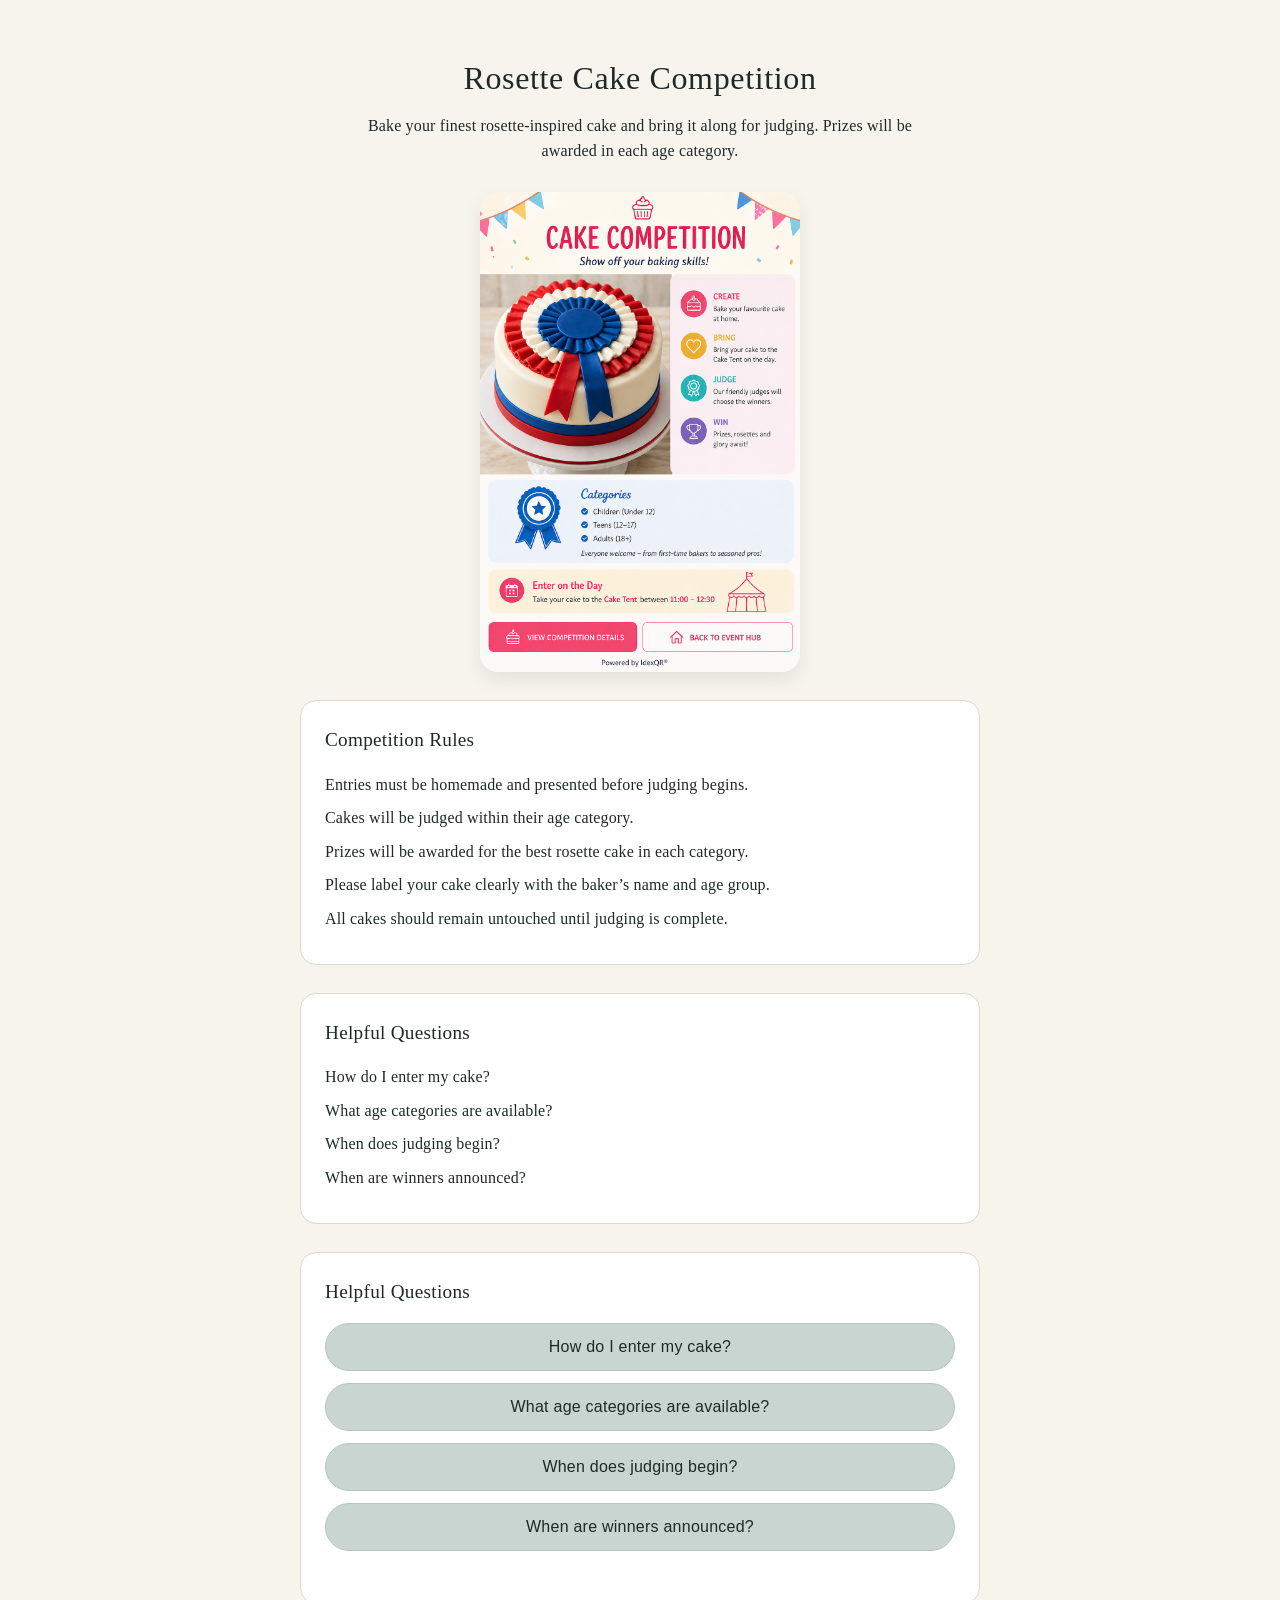
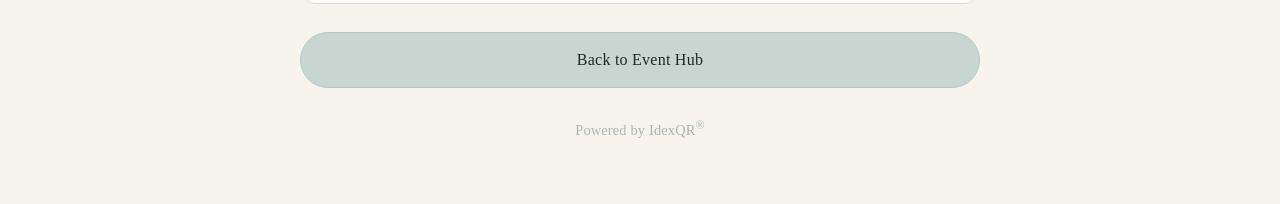
==== cake.html @ 173a070c "Add helpful questions and answers section" ====
<!doctype html>
<html lang="en-GB">
<head>
  <meta charset="utf-8" />
  <meta name="viewport" content="width=device-width, initial-scale=1" />
  <title>Rosette Cake Competition — The Matchem Village Charity Event</title>
<meta
  name="description"
  content="Enter the Rosette Cake Competition and bring your finest rosette-inspired cake for judging at today’s charity event."
/>
<link rel="stylesheet" href="style.css?v=1" />
</head>

<body>
<main class="wrap hero">

  <h1>Rosette Cake Competition</h1>

  <p class="intro">
  Bake your finest rosette-inspired cake and bring it along for judging.
  Prizes will be awarded in each age category.
</p>
  
  <img src="images/rosette-cake.png" alt="Rosette cake competition example" class="feature-image">
<p class="intro">
    
  <section class="card">
  <h2>Competition Rules</h2>

  <p>Entries must be homemade and presented before judging begins.</p>
  <p>Cakes will be judged within their age category.</p>
  <p>Prizes will be awarded for the best rosette cake in each category.</p>
  <p>Please label your cake clearly with the baker’s name and age group.</p>
  <p>All cakes should remain untouched until judging is complete.</p>
</section>

<section class="card">
  <h2>Helpful Questions</h2>

  <p>How do I enter my cake?</p>
  <p>What age categories are available?</p>
  <p>When does judging begin?</p>
  <p>When are winners announced?</p>
</section>

  <section class="card">
  <h2>Helpful Questions</h2>

  <div class="button-group">
    <button class="quiet-button" onclick="showAnswer('enterCake')">
      How do I enter my cake?
    </button>

    <button class="quiet-button" onclick="showAnswer('ageCategories')">
      What age categories are available?
    </button>

    <button class="quiet-button" onclick="showAnswer('judgingBegins')">
      When does judging begin?
    </button>

    <button class="quiet-button" onclick="showAnswer('winnersAnnounced')">
      When are winners announced?
    </button>
  </div>

  <div id="enterCake" class="discover-text" hidden>
    Bring your completed rosette cake to the Rosette Cake Tent before judging begins.
    A steward will record your name and age category before placing your entry for display.
  </div>

  <div id="ageCategories" class="discover-text" hidden>
    The competition includes Junior, Youth, and Adult categories,
    so bakers of all ages can take part.
  </div>

  <div id="judgingBegins" class="discover-text" hidden>
    Judging begins at 11:30am promptly.
    Please ensure your cake is submitted before this time.
  </div>

  <div id="winnersAnnounced" class="discover-text" hidden>
    Winners will be announced during the afternoon prize presentation at 1:30pm.
  </div>
</section>

  <div class="button-group">
    <a href="index.html" class="quiet-button">Back to Event Hub</a>
  </div>

  <p class="powered-by">
    Powered by IdexQR<sup>®</sup>
  </p>

  <script>
function showAnswer(id) {
  document.querySelectorAll('.discover-text').forEach(el => {
    el.hidden = true;
  });

  document.getElementById(id).hidden = false;
}
</script>
  
</main>
</body>
</html>
---- style.css ----
:root {
  --bg: #f7f4ee;
  --card: #ffffff;
  --ink: #1f2a28;
  --muted: #66726e;
  --line: #ddd7cc;

  --button-bg: #c9d5d0;
  --button-border: #b8c6c1;
  --button-hover: #b8c6c1;
}

* {
  box-sizing: border-box;
}

body {
  margin: 0;
  font-family: Georgia, serif;
  letter-spacing: 0.01em;
  background: var(--bg);
  color: var(--ink);
  line-height: 1.6;
}

h1 {
  font-size: 2rem;
  font-weight: normal;
  letter-spacing: 0.02em;
  margin-bottom: 8px;
}

h2 {
  font-size: 1.2rem;
  font-weight: normal;
  letter-spacing: 0.015em;
  margin-top: 0;
  margin-bottom: 16px;
}

.wrap {
  max-width: 720px;
  margin: 0 auto;
  padding: 32px 20px 48px;
}

.hero {
  text-align: center;
}

.sub {
  color: var(--muted);
  font-style: italic;
  letter-spacing: 0.015em;
  margin-top: 0;
  margin-bottom: 24px;
}

.intro {
  max-width: 560px;
  margin: 0 auto 28px;
}

.card {
  background: var(--card);
  border: 1px solid var(--line);
  border-radius: 16px;
  padding: 24px;
  margin-bottom: 28px;
  text-align: left;
}

.card p {
  margin: 8px 0;
}

.support-card {
  text-align: center;
}

.button-group {
  display: grid;
  gap: 12px;
  margin-bottom: 28px;
}

.quiet-button {
  display: inline-block;
  padding: 14px 18px;
  background: var(--button-bg);
  border: 1px solid var(--button-border);
  border-radius: 999px;
  color: var(--ink);
  text-decoration: none;
  font-size: 1rem;
  letter-spacing: 0.015em;
  transition: 0.2s ease;
}

.quiet-button:hover {
  background: var(--button-hover);
}

.back-link a {
  color: var(--muted);
  text-decoration: none;
  font-size: 0.95rem;
}

.back-link a:hover {
  text-decoration: underline;
}

.powered-by {
  margin-top: 8px;
  font-size: 0.9rem;
  color: #9aa6a2;
  opacity: 0.8;
}

.silks {
  width: 56px;
  height: auto;
  margin-top: 6px;
  margin-bottom: 8px;
  display: block;
}

.feature-image {
  width: 100%;
  max-width: 320px;
  height: auto;
  display: block;
  margin: 20px auto;
  border-radius: 18px;
  box-shadow: 0 8px 18px rgba(0,0,0,0.08);
}

.sr-only {
  position: absolute;
  width: 1px;
  height: 1px;
  padding: 0;
  margin: -1px;
  overflow: hidden;
  clip: rect(0, 0, 0, 0);
  clip-path: inset(50%);
  white-space: nowrap;
  border: 0;
}
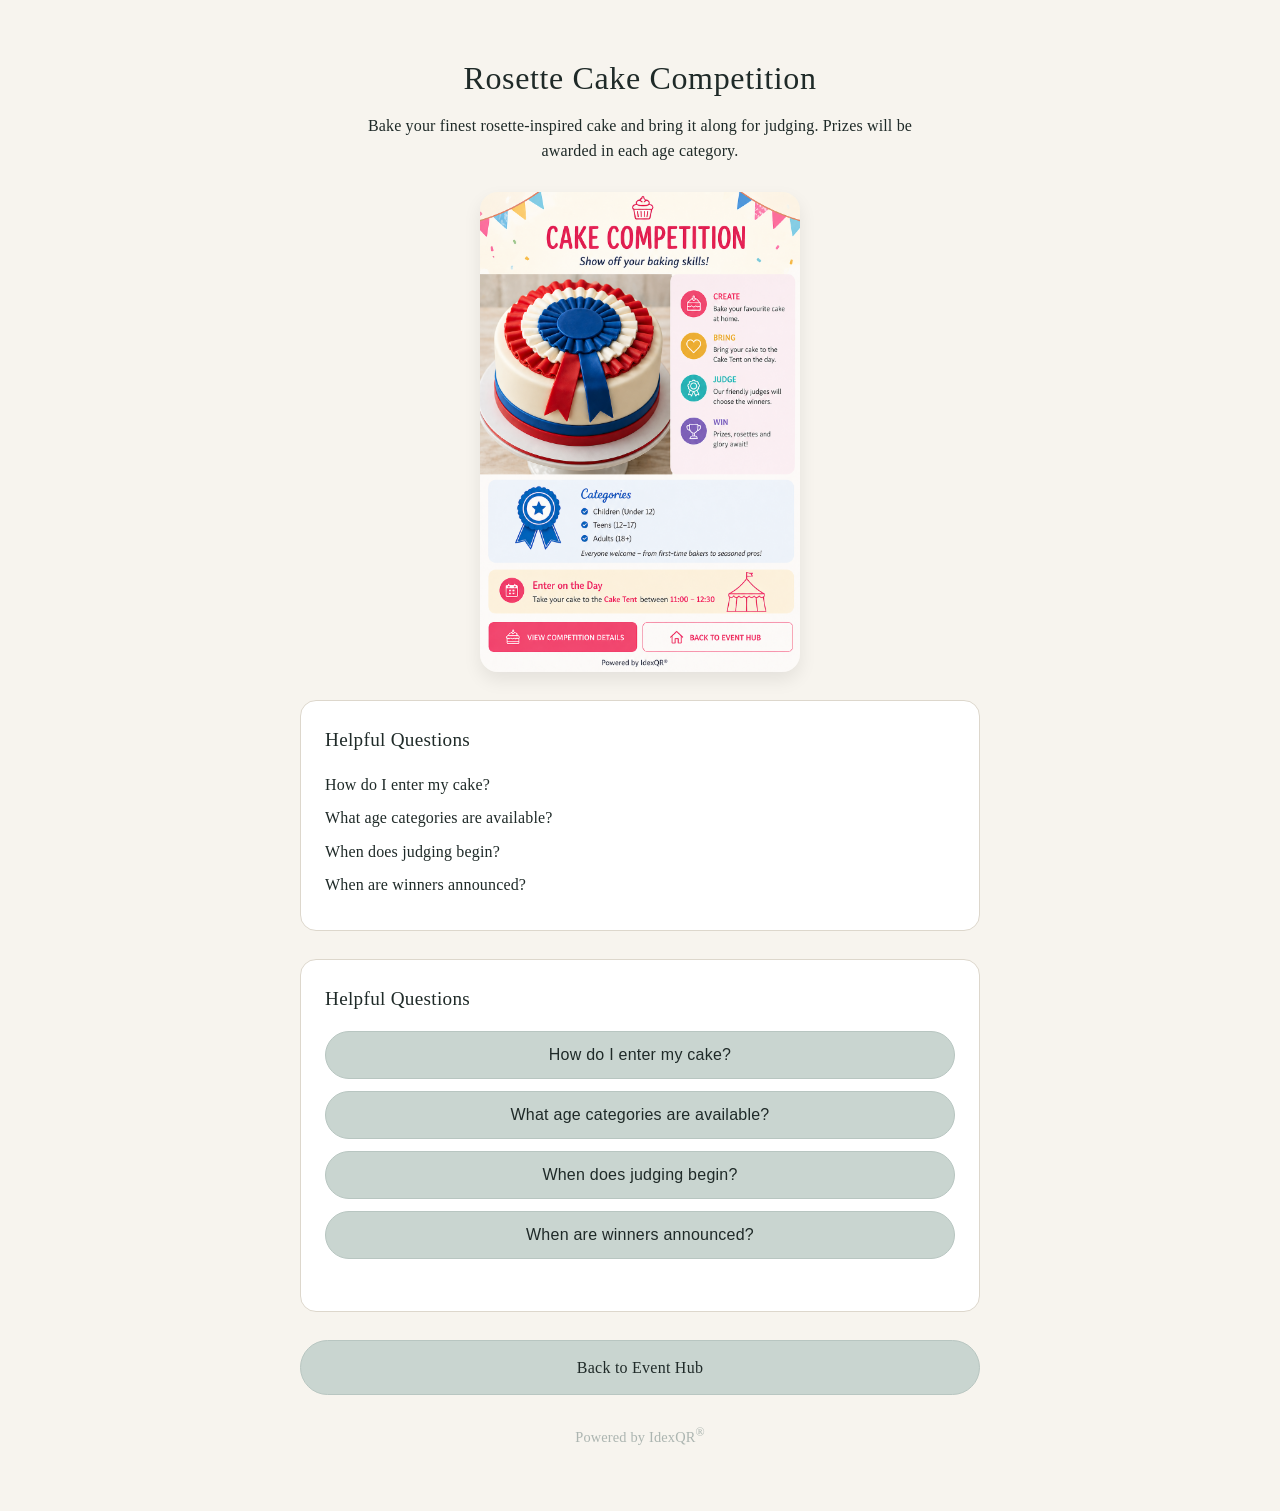
==== commit e5bae26d: "Remove competition rules section from cake.html Removed competition rules section from the cake page" ====
--- a/cake.html
+++ b/cake.html
@@ -24,17 +24,7 @@
   <img src="images/rosette-cake.png" alt="Rosette cake competition example" class="feature-image">
 <p class="intro">
     
-  <section class="card">
-  <h2>Competition Rules</h2>
-
-  <p>Entries must be homemade and presented before judging begins.</p>
-  <p>Cakes will be judged within their age category.</p>
-  <p>Prizes will be awarded for the best rosette cake in each category.</p>
-  <p>Please label your cake clearly with the baker’s name and age group.</p>
-  <p>All cakes should remain untouched until judging is complete.</p>
-</section>
-
-<section class="card">
+ <section class="card">
   <h2>Helpful Questions</h2>
 
   <p>How do I enter my cake?</p>
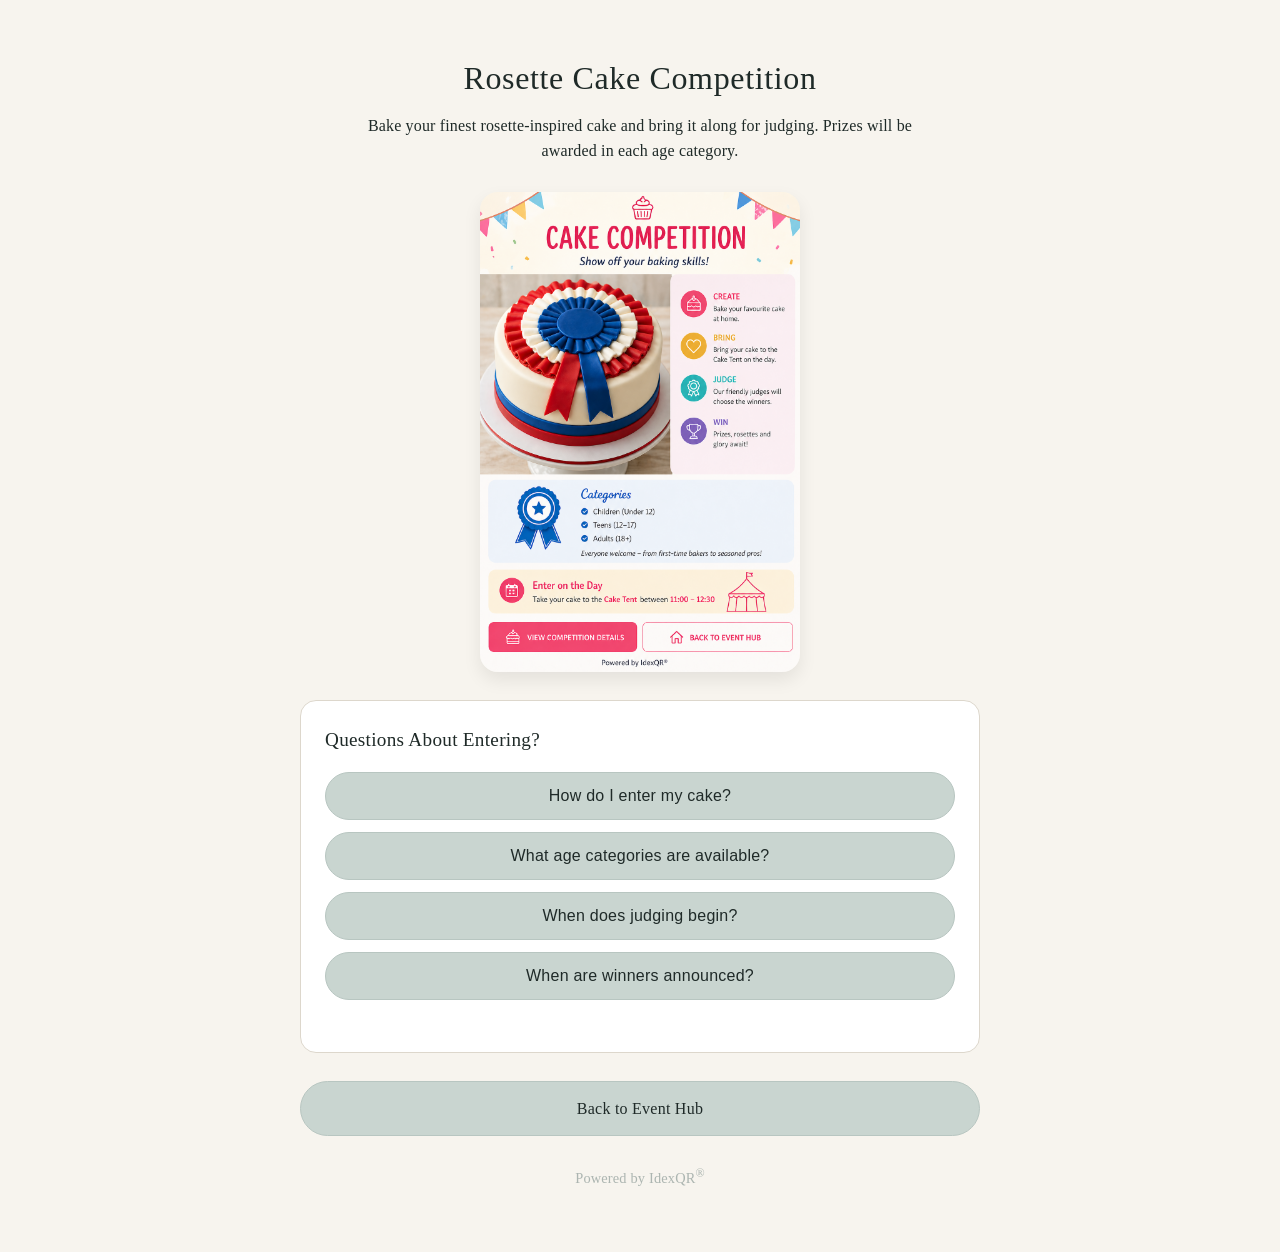
==== commit 5f569254: "Revise section title and simplify questions Updated the section title and removed redundant question" ====
--- a/cake.html
+++ b/cake.html
@@ -24,17 +24,9 @@
   <img src="images/rosette-cake.png" alt="Rosette cake competition example" class="feature-image">
 <p class="intro">
     
- <section class="card">
-  <h2>Helpful Questions</h2>
-
-  <p>How do I enter my cake?</p>
-  <p>What age categories are available?</p>
-  <p>When does judging begin?</p>
-  <p>When are winners announced?</p>
-</section>
-
+ 
   <section class="card">
-  <h2>Helpful Questions</h2>
+  <h2>Questions About Entering?</h2>
 
   <div class="button-group">
     <button class="quiet-button" onclick="showAnswer('enterCake')">
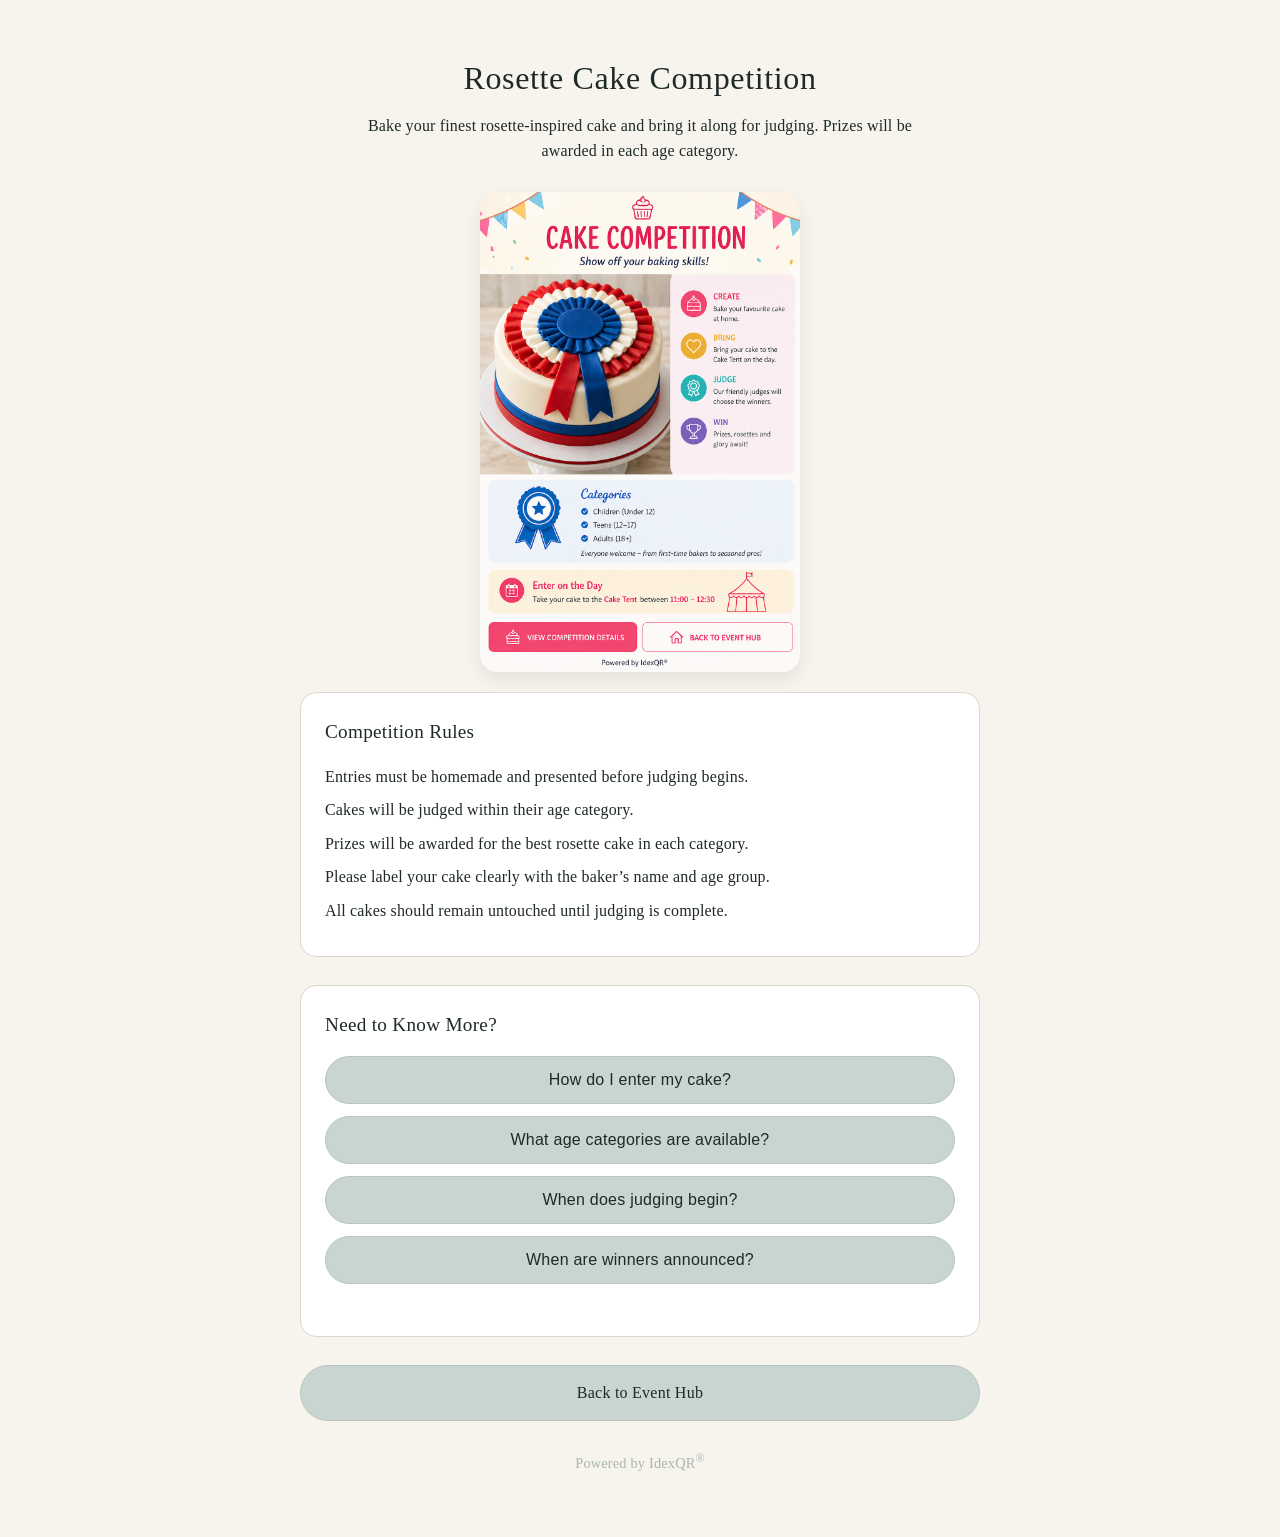
==== commit 22ae0c66: "Update cake.html" ====
--- a/cake.html
+++ b/cake.html
@@ -17,21 +17,28 @@
   <h1>Rosette Cake Competition</h1>
 
   <p class="intro">
-  Bake your finest rosette-inspired cake and bring it along for judging.
-  Prizes will be awarded in each age category.
-</p>
-  
+    Bake your finest rosette-inspired cake and bring it along for judging.
+    Prizes will be awarded in each age category.
+  </p>
+
   <img src="images/rosette-cake.png" alt="Rosette cake competition example" class="feature-image">
-<p class="intro">
-    
- 
+
   <section class="card">
-  <h2>Questions About Entering?</h2>
+    <h2>Competition Rules</h2>
+    <p>Entries must be homemade and presented before judging begins.</p>
+    <p>Cakes will be judged within their age category.</p>
+    <p>Prizes will be awarded for the best rosette cake in each category.</p>
+    <p>Please label your cake clearly with the baker’s name and age group.</p>
+    <p>All cakes should remain untouched until judging is complete.</p>
+  </section>
 
-  <div class="button-group">
-    <button class="quiet-button" onclick="showAnswer('enterCake')">
-      How do I enter my cake?
-    </button>
+  <section class="card">
+    <h2>Need to Know More?</h2>
+
+    <div class="button-group">
+      <button class="quiet-button" onclick="showAnswer('enterCake')">
+        How do I enter my cake?
+      </button>
 
     <button class="quiet-button" onclick="showAnswer('ageCategories')">
       What age categories are available?
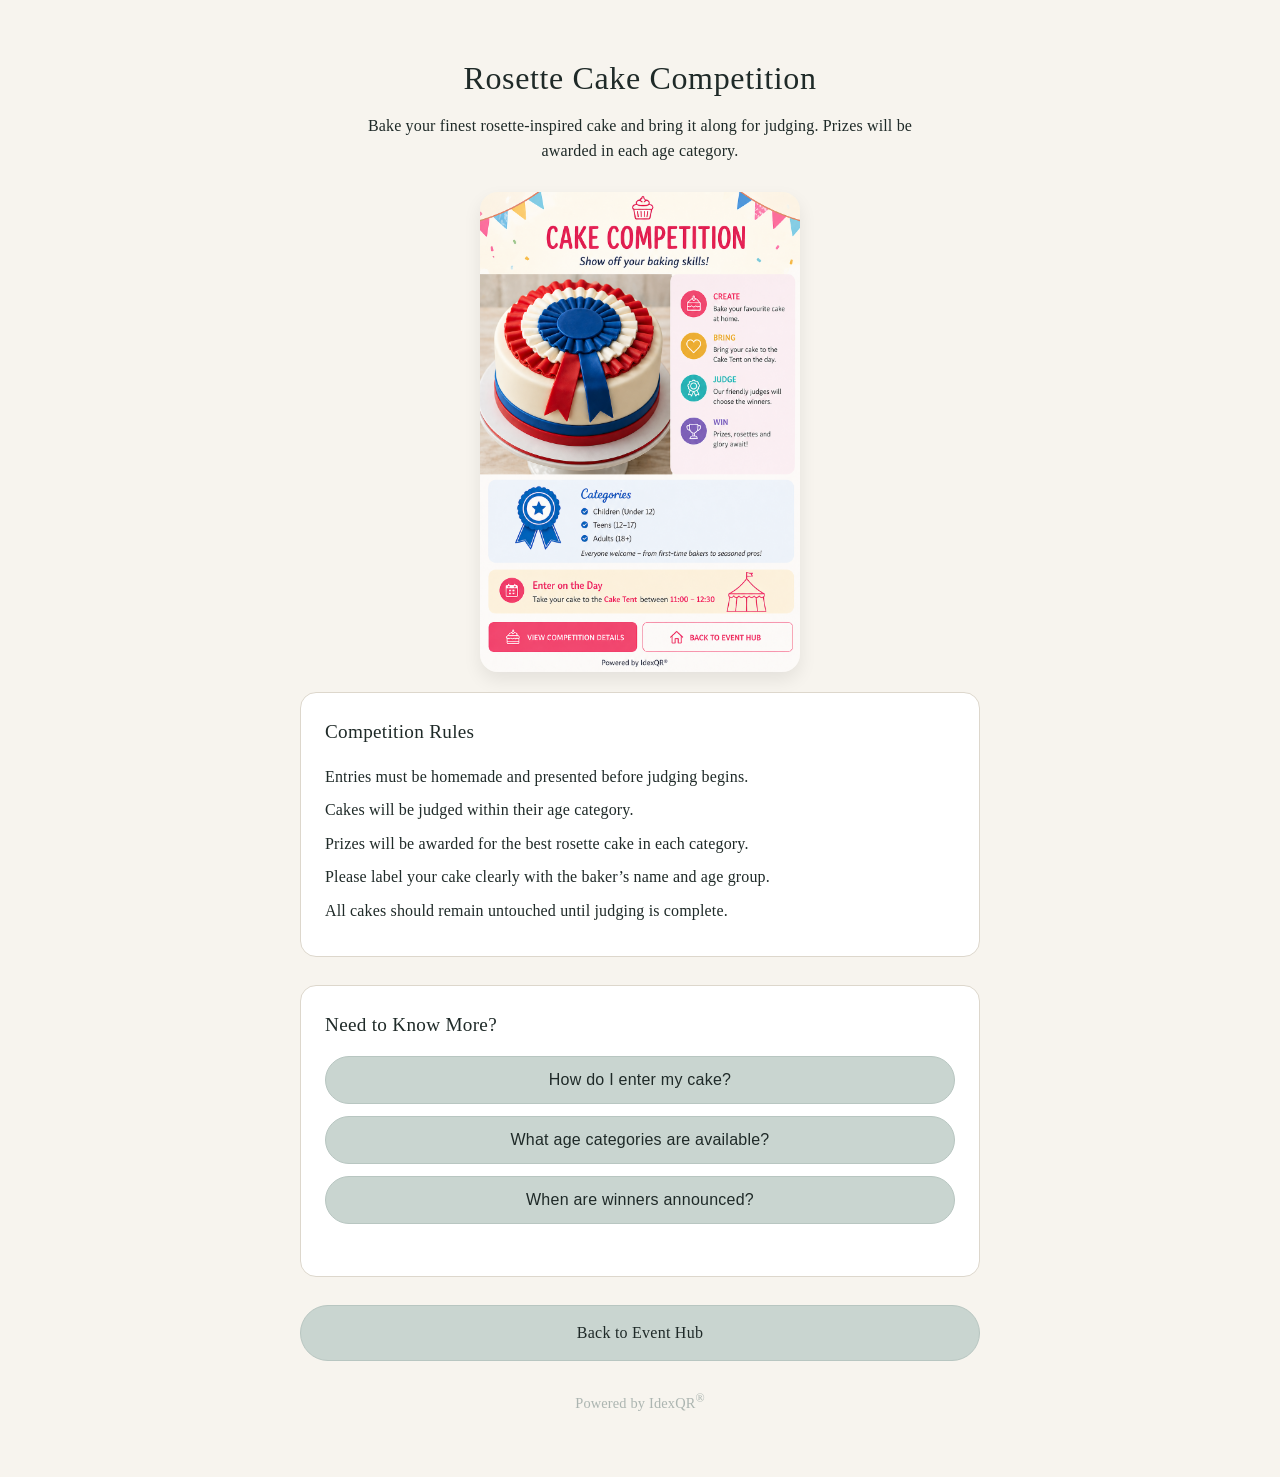
==== commit 47d13e4b: "Update cake.html" ====
--- a/cake.html
+++ b/cake.html
@@ -42,10 +42,6 @@
 
     <button class="quiet-button" onclick="showAnswer('ageCategories')">
       What age categories are available?
-    </button>
-
-    <button class="quiet-button" onclick="showAnswer('judgingBegins')">
-      When does judging begin?
     </button>
 
     <button class="quiet-button" onclick="showAnswer('winnersAnnounced')">
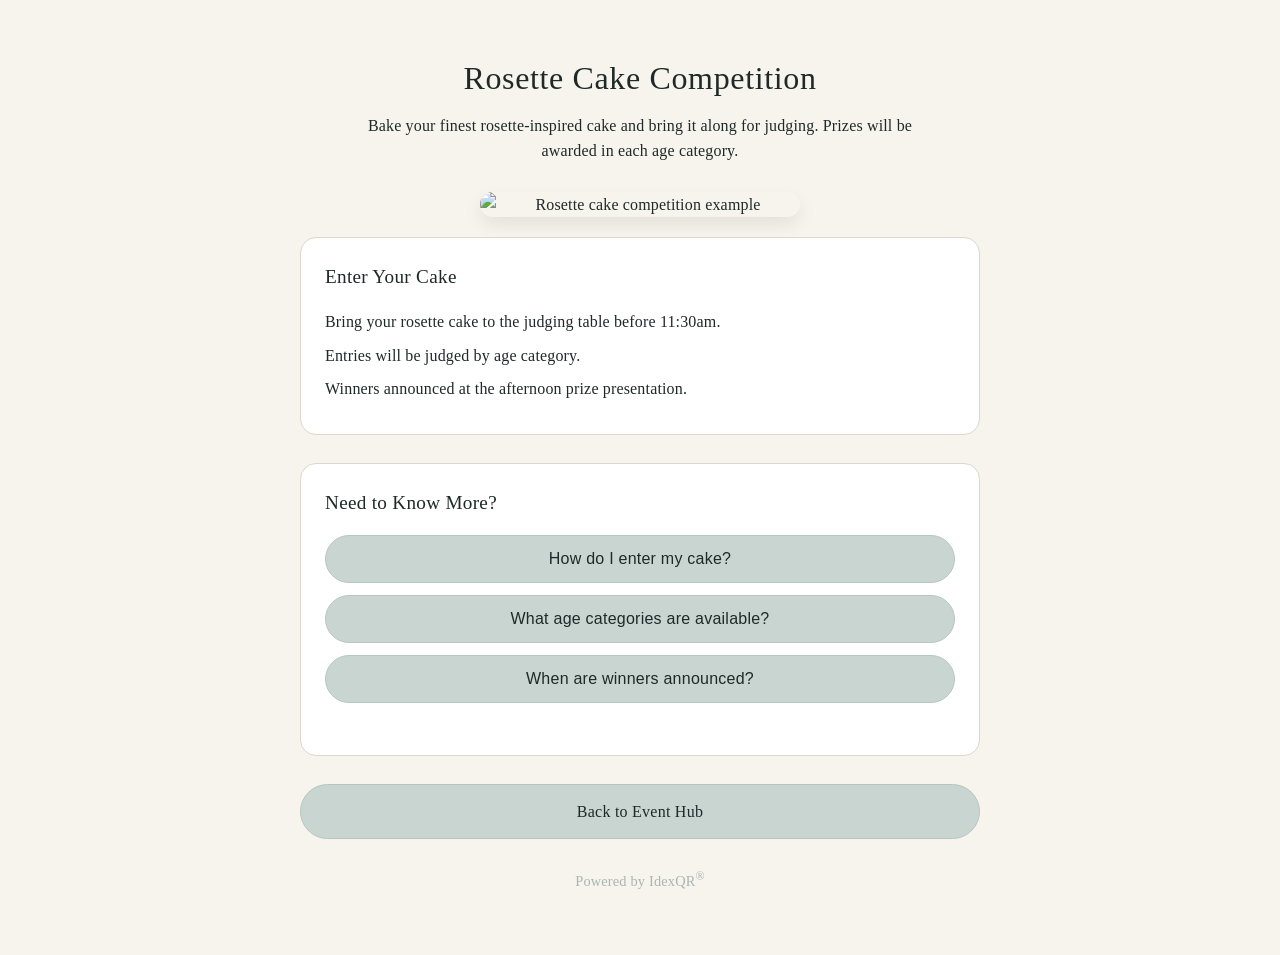
==== commit 12b1d0b7: "Update cake.html" ====
--- a/cake.html
+++ b/cake.html
@@ -14,7 +14,15 @@
 <body>
 <main class="wrap hero">
 
-  <h1>Rosette Cake Competition</h1>
+  <h1 id="page-title" class="sr-only">Rosette Cake Competition</h1>
+
+  <p class="sr-only">
+    You have opened the Rosette Cake Competition page.
+    Here you can learn how to enter your cake and when judging will take place.
+    Tap the information below to find out more.
+  </p>
+
+  <h1 aria-hidden="true">Rosette Cake Competition</h1>
 
   <p class="intro">
     Bake your finest rosette-inspired cake and bring it along for judging.
@@ -24,15 +32,13 @@
   <img src="images/rosette-cake.png" alt="Rosette cake competition example" class="feature-image">
 
   <section class="card">
-    <h2>Competition Rules</h2>
-    <p>Entries must be homemade and presented before judging begins.</p>
-    <p>Cakes will be judged within their age category.</p>
-    <p>Prizes will be awarded for the best rosette cake in each category.</p>
-    <p>Please label your cake clearly with the baker’s name and age group.</p>
-    <p>All cakes should remain untouched until judging is complete.</p>
+    <h2>Enter Your Cake</h2>
+    <p>Bring your rosette cake to the judging table before 11:30am.</p>
+    <p>Entries will be judged by age category.</p>
+    <p>Winners announced at the afternoon prize presentation.</p>
   </section>
-
-  <section class="card">
+  
+ <section class="card">
     <h2>Need to Know More?</h2>
 
     <div class="button-group">
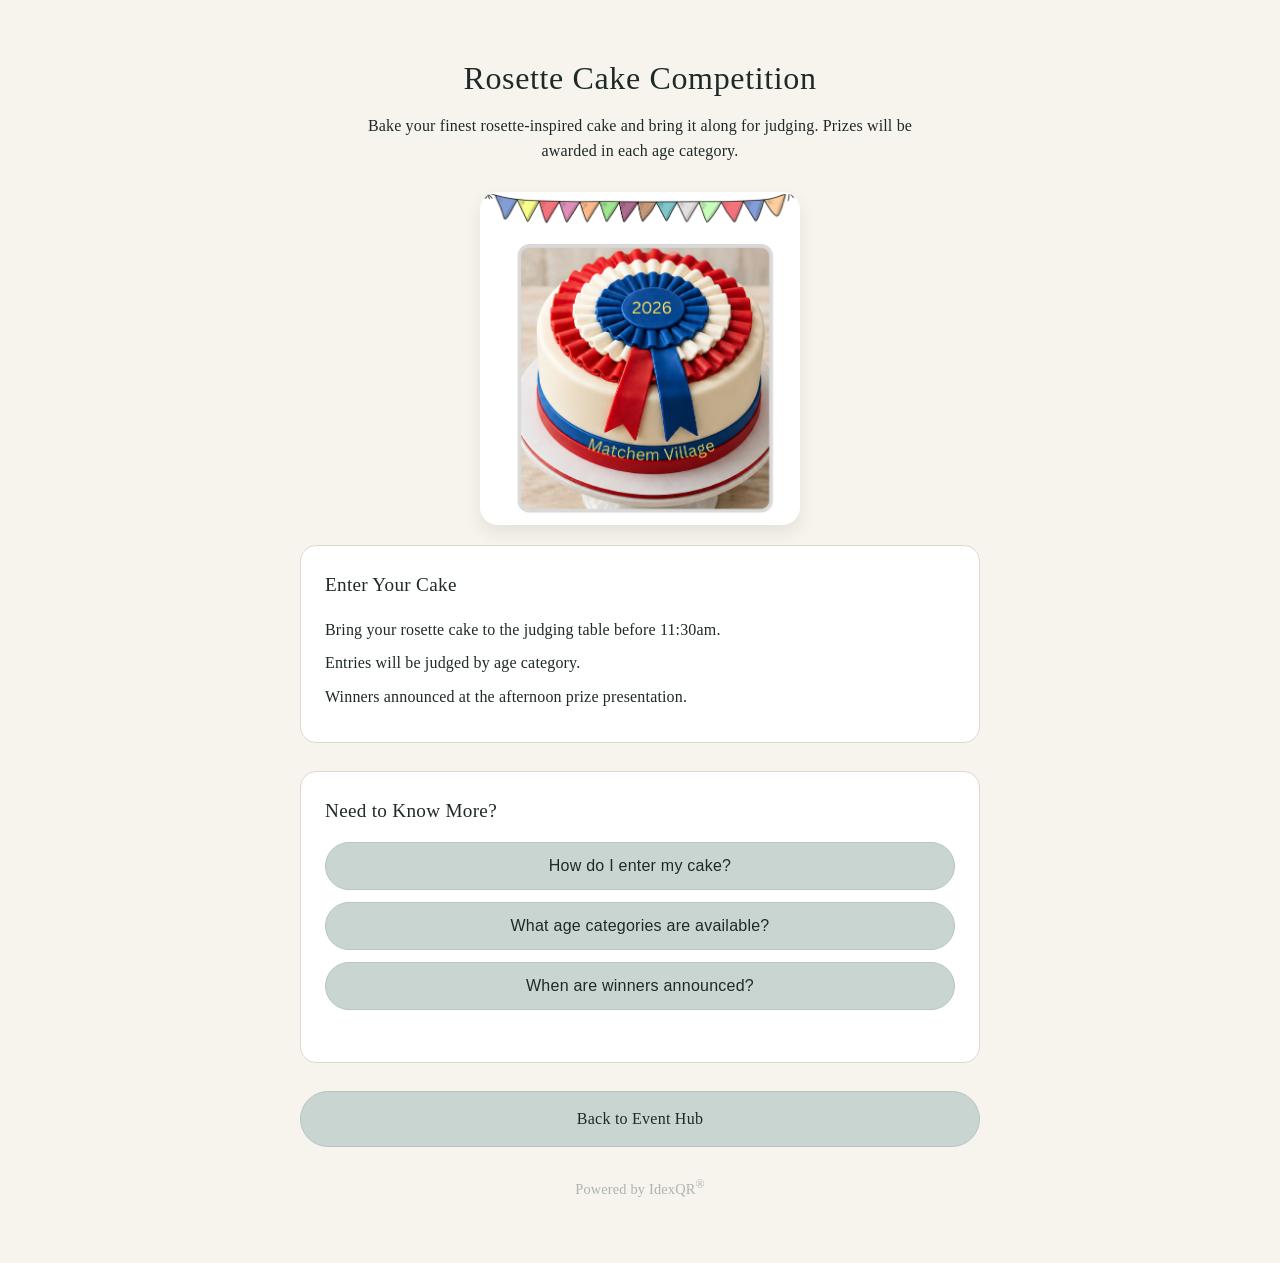
==== commit fb4f1d32: "Update cake.html" ====
--- a/cake.html
+++ b/cake.html
@@ -8,7 +8,7 @@
   name="description"
   content="Enter the Rosette Cake Competition and bring your finest rosette-inspired cake for judging at today’s charity event."
 />
-<link rel="stylesheet" href="style.css?v=1" />
+<link rel="stylesheet" href="style.css?v=2" />
 </head>
 
 <body>
@@ -39,21 +39,35 @@
   </section>
   
  <section class="card">
-    <h2>Need to Know More?</h2>
+  <h2>Need to Know More?</h2>
 
-    <div class="button-group">
-      <button class="quiet-button" onclick="showAnswer('enterCake')">
-        How do I enter my cake?
-      </button>
+  <div class="button-group">
 
-    <button class="quiet-button" onclick="showAnswer('ageCategories')">
+    <button class="quiet-button" onclick="playSection('enter-cake', 'enterCake')">
+      How do I enter my cake?
+    </button>
+
+    <button class="quiet-button" onclick="playSection('cake-categories', 'ageCategories')">
       What age categories are available?
     </button>
 
-    <button class="quiet-button" onclick="showAnswer('winnersAnnounced')">
+    <button class="quiet-button" onclick="playSection('cake-results', 'winnersAnnounced')">
       When are winners announced?
     </button>
+
   </div>
+
+  <audio id="enter-cake" preload="none">
+    <source src="audio/enter-cake.mp3" type="audio/mpeg">
+  </audio>
+
+  <audio id="cake-categories" preload="none">
+    <source src="audio/cake-categories.mp3" type="audio/mpeg">
+  </audio>
+
+  <audio id="cake-results" preload="none">
+    <source src="audio/cake-results.mp3" type="audio/mpeg">
+  </audio>
 
   <div id="enterCake" class="discover-text" hidden>
     Bring your completed rosette cake to the Rosette Cake Tent before judging begins.
@@ -65,16 +79,11 @@
     so bakers of all ages can take part.
   </div>
 
-  <div id="judgingBegins" class="discover-text" hidden>
-    Judging begins at 11:30am promptly.
-    Please ensure your cake is submitted before this time.
-  </div>
-
   <div id="winnersAnnounced" class="discover-text" hidden>
     Winners will be announced during the afternoon prize presentation at 1:30pm.
   </div>
+
 </section>
-
   <div class="button-group">
     <a href="index.html" class="quiet-button">Back to Event Hub</a>
   </div>
@@ -84,12 +93,26 @@
   </p>
 
   <script>
-function showAnswer(id) {
-  document.querySelectorAll('.discover-text').forEach(el => {
-    el.hidden = true;
+function playSection(audioId, textId) {
+  document.querySelectorAll('audio').forEach(audio => {
+    audio.pause();
+    audio.currentTime = 0;
   });
 
-  document.getElementById(id).hidden = false;
+  document.querySelectorAll('.discover-text').forEach(text => {
+    text.hidden = true;
+  });
+
+  const selectedAudio = document.getElementById(audioId);
+  const selectedText = document.getElementById(textId);
+
+  if (selectedText) {
+    selectedText.hidden = false;
+  }
+
+  if (selectedAudio) {
+    selectedAudio.play();
+  }
 }
 </script>
   
--- a/style.css
+++ b/style.css
@@ -70,12 +70,55 @@
   text-align: left;
 }
 
+.runner-list {
+  margin-top: 28px;
+}
+
+.runner-card {
+  display: flex;
+  align-items: stretch;
+  justify-content: space-between;
+  margin: 14px 0;
+  border: 1px solid var(--line);
+  border-radius: 18px;
+  background: var(--card);
+  overflow: hidden;
+}
+
+.runner-info {
+  flex: 1;
+  padding: 16px 18px;
+}
+
+.runner-action {
+  display: flex;
+  align-items: center;
+  justify-content: center;
+  padding: 16px;
+  background: #f4f1ea;
+  border-left: 1px solid var(--line);
+}
+
+@media (max-width: 600px) {
+  .runner-card {
+    align-items: flex-start;
+  }
+
+  .runner-card .quiet-button {
+    margin-top: 4px;
+  }
+}
+
 .card p {
   margin: 8px 0;
 }
 
 .support-card {
   text-align: center;
+}
+
+.race-buttons {
+  margin-bottom: 24px;
 }
 
 .button-group {
@@ -126,6 +169,15 @@
   display: block;
 }
 
+.event-map {
+  width: 100%;
+  max-width: 100%;
+  height: auto;
+  display: block;
+  margin: 20px auto;
+  border-radius: 18px;
+}
+
 .feature-image {
   width: 100%;
   max-width: 320px;
@@ -137,14 +189,14 @@
 }
 
 .sr-only {
-  position: absolute;
-  width: 1px;
-  height: 1px;
-  padding: 0;
-  margin: -1px;
-  overflow: hidden;
-  clip: rect(0, 0, 0, 0);
-  clip-path: inset(50%);
-  white-space: nowrap;
-  border: 0;
-}
+  position: absolute !important;
+  width: 1px !important;
+  height: 1px !important;
+  padding: 0 !important;
+  margin: -1px !important;
+  overflow: hidden !important;
+  clip: rect(0, 0, 0, 0) !important;
+  clip-path: inset(50%) !important;
+  white-space: nowrap !important;
+  border: 0 !important;
+}
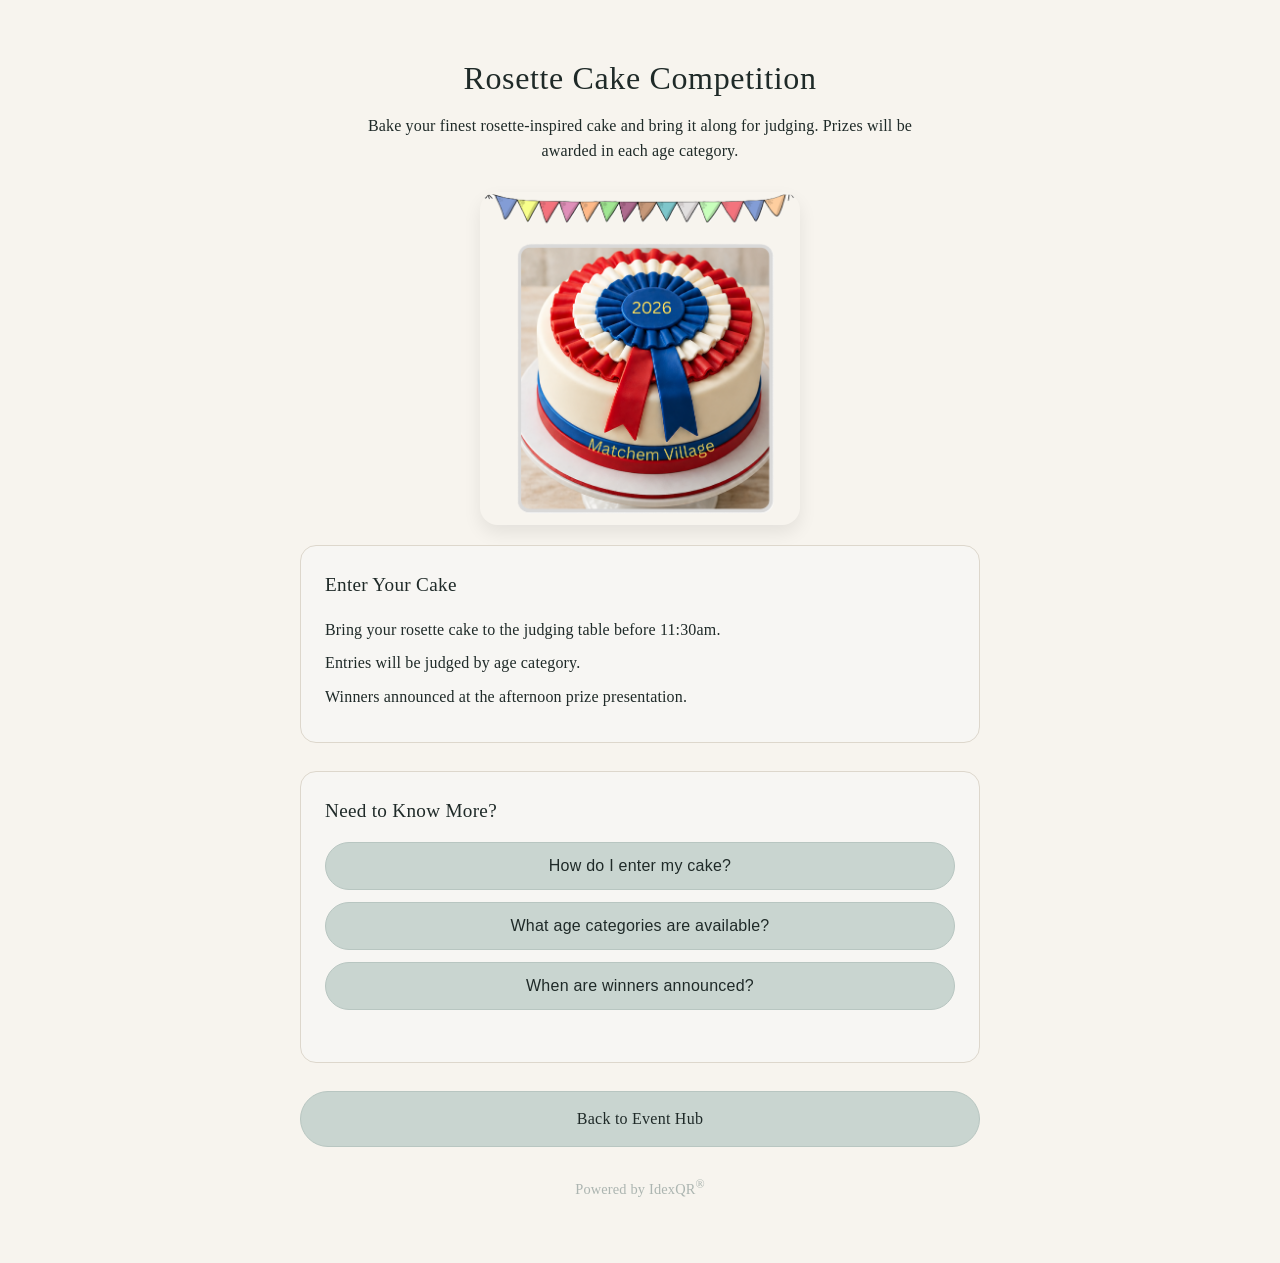
==== commit 34dc8f32: "Update cake.html" ====
--- a/cake.html
+++ b/cake.html
@@ -70,18 +70,30 @@
   </audio>
 
   <div id="enterCake" class="discover-text" hidden>
-    Bring your completed rosette cake to the Rosette Cake Tent before judging begins.
-    A steward will record your name and age category before placing your entry for display.
-  </div>
+  Bring your completed rosette cake to the Rosette Cake Tent before judging begins.
+  A steward will record your name and age category before placing your entry for display.
 
-  <div id="ageCategories" class="discover-text" hidden>
-    The competition includes Junior, Youth, and Adult categories,
-    so bakers of all ages can take part.
-  </div>
+  <button class="stop-audio-button" type="button" onclick="stopCurrentAudio()">
+    Stop audio
+  </button>
+</div>
 
-  <div id="winnersAnnounced" class="discover-text" hidden>
-    Winners will be announced during the afternoon prize presentation at 1:30pm.
-  </div>
+<div id="ageCategories" class="discover-text" hidden>
+  The competition includes Junior, Youth, and Adult categories,
+  so bakers of all ages can take part.
+
+  <button class="stop-audio-button" type="button" onclick="stopCurrentAudio()">
+    Stop audio
+  </button>
+</div>
+
+<div id="winnersAnnounced" class="discover-text" hidden>
+  Winners will be announced during the afternoon prize presentation at 1:30pm.
+
+  <button class="stop-audio-button" type="button" onclick="stopCurrentAudio()">
+    Stop audio
+  </button>
+</div>
 
 </section>
   <div class="button-group">
@@ -93,27 +105,40 @@
   </p>
 
   <script>
-function playSection(audioId, textId) {
-  document.querySelectorAll('audio').forEach(audio => {
-    audio.pause();
-    audio.currentTime = 0;
-  });
+  let currentAudio = null;
 
-  document.querySelectorAll('.discover-text').forEach(text => {
-    text.hidden = true;
-  });
+  function stopCurrentAudio() {
+    if (currentAudio) {
+      currentAudio.pause();
+      currentAudio.currentTime = 0;
+      currentAudio = null;
+    }
 
-  const selectedAudio = document.getElementById(audioId);
-  const selectedText = document.getElementById(textId);
-
-  if (selectedText) {
-    selectedText.hidden = false;
+    document.querySelectorAll('audio').forEach(audio => {
+      audio.pause();
+      audio.currentTime = 0;
+    });
   }
 
-  if (selectedAudio) {
-    selectedAudio.play();
+  function playSection(audioId, textId) {
+    stopCurrentAudio();
+
+    document.querySelectorAll('.discover-text').forEach(text => {
+      text.hidden = true;
+    });
+
+    const selectedAudio = document.getElementById(audioId);
+    const selectedText = document.getElementById(textId);
+
+    if (selectedText) {
+      selectedText.hidden = false;
+    }
+
+    if (selectedAudio) {
+      currentAudio = selectedAudio;
+      currentAudio.play();
+    }
   }
-}
 </script>
   
 </main>
--- a/style.css
+++ b/style.css
@@ -1,6 +1,6 @@
 :root {
   --bg: #f7f4ee;
-  --card: #ffffff;
+  --card-bg: #f7f6f3;
   --ink: #1f2a28;
   --muted: #66726e;
   --line: #ddd7cc;
@@ -23,6 +23,15 @@
   line-height: 1.6;
 }
 
+.bunting {
+  width: 100%;
+  max-width: 360px;
+  display: block;
+  --bg: #f7f4ee;
+  margin: 0 auto 16px;
+  opacity: 0.8;
+}
+
 h1 {
   font-size: 2rem;
   font-weight: normal;
@@ -44,6 +53,16 @@
   padding: 32px 20px 48px;
 }
 
+.wrap h1,
+.wrap .intro {
+  text-align: center;
+}
+
+.footer-wrap {
+  text-align: center;
+  margin-top: 32px;
+}
+
 .hero {
   text-align: center;
 }
@@ -62,7 +81,7 @@
 }
 
 .card {
-  background: var(--card);
+  background: var(--card-bg);
   border: 1px solid var(--line);
   border-radius: 16px;
   padding: 24px;
@@ -138,10 +157,17 @@
   font-size: 1rem;
   letter-spacing: 0.015em;
   transition: 0.2s ease;
+  font-weight: 500;
 }
 
 .quiet-button:hover {
   background: var(--button-hover);
+}
+
+.back-button {
+  display: inline-block;
+  text-decoration: none;
+  margin-bottom: 16px;
 }
 
 .back-link a {
@@ -152,6 +178,27 @@
 
 .back-link a:hover {
   text-decoration: underline;
+}
+
+.stop-audio-button,
+.chips .stop-audio-button {
+  display: block;
+  margin: 22px auto 10px;
+  padding: 10px 20px;
+  border: 1px solid rgba(15, 82, 186, 0.45);
+  border-radius: 999px;
+
+  background: rgba(15, 82, 186, 0.08);
+  color: #0f52ba;
+
+  font: inherit;
+  font-size: 0.95rem;
+  letter-spacing: 0.03em;
+  cursor: pointer;
+
+  min-width: 130px;
+  text-align: center;
+  box-shadow: none;
 }
 
 .powered-by {
@@ -176,6 +223,73 @@
   display: block;
   margin: 20px auto;
   border-radius: 18px;
+}
+
+.map-wrap {
+  position: relative;
+  max-width: 720px;
+  margin: 24px auto;
+}
+
+.map-point {
+  position: absolute;
+  padding: 6px 10px;
+  border-radius: 999px;
+  background: rgba(201, 213, 208, 0.95);
+  border: 1px solid var(--button-border);
+  font-size: 0.85rem;
+  opacity: 0;
+  pointer-events: none;
+  transition: opacity 0.3s ease;
+}
+
+.map-point.active {
+  opacity: 1;
+}
+
+.map-buttons {
+  display: grid;
+  gap: 12px;
+  margin-bottom: 28px;
+}
+
+#parade {
+  top: 46%;
+  left: 47%;
+}
+
+#entrance {
+  top: 76%;
+  left: 62%;
+}
+
+#loos {
+  top: 92%;
+  left: 1%;
+}
+
+.course-dot {
+  position: absolute;
+  width: 11px;
+  height: 11px;
+  border-radius: 50%;
+  background: rgba(80, 105, 95, 0.85);
+  opacity: 0;
+  pointer-events: none;
+}
+
+.dot-1 { top: 32%; left: 82%; }  /* Upper right bend */
+.dot-2 { top: 53%; left: 86%; }  /* Right descent */
+.dot-3 { top: 69%; left: 51%; }  /* Bottom straight */
+.dot-4 { top: 52%; left: 10%; }  /* Left bend */
+.dot-5 { top: 29%; left: 28%; }  /* Upper left bend */
+
+.course-dot {
+  transition: opacity 0.3s ease;
+}
+
+.course-dot.active {
+  opacity: 1;
 }
 
 .feature-image {
@@ -200,3 +314,43 @@
   white-space: nowrap !important;
   border: 0 !important;
 }
+
+.ticket-card {
+  max-width: 520px;
+  margin: 22px auto;
+  padding: 24px 22px;
+  border-radius: 22px;
+  background: var(--card-bg);
+  border: 1px solid rgba(63, 74, 71, 0.16);
+  text-align: center;
+  box-shadow: 0 10px 24px rgba(0, 0, 0, 0.04);
+}
+
+.ticket-label {
+  margin: 0 0 8px;
+  font-size: 0.85rem;
+  letter-spacing: 0.08em;
+  text-transform: uppercase;
+  color: #6f7c78;
+}
+
+.ticket-card h2 {
+  margin: 0 0 10px;
+  font-weight: 400;
+}
+
+.ticket-detail {
+  margin: 0 0 14px;
+  font-size: 1.05rem;
+  color: #3f4a47;
+}
+
+.ticket-code {
+  display: inline-block;
+  margin-top: 16px;
+  padding: 8px 14px;
+  border-radius: 999px;
+  background: #d8e4df;
+  font-size: 0.8rem;
+  letter-spacing: 0.06em;
+}
